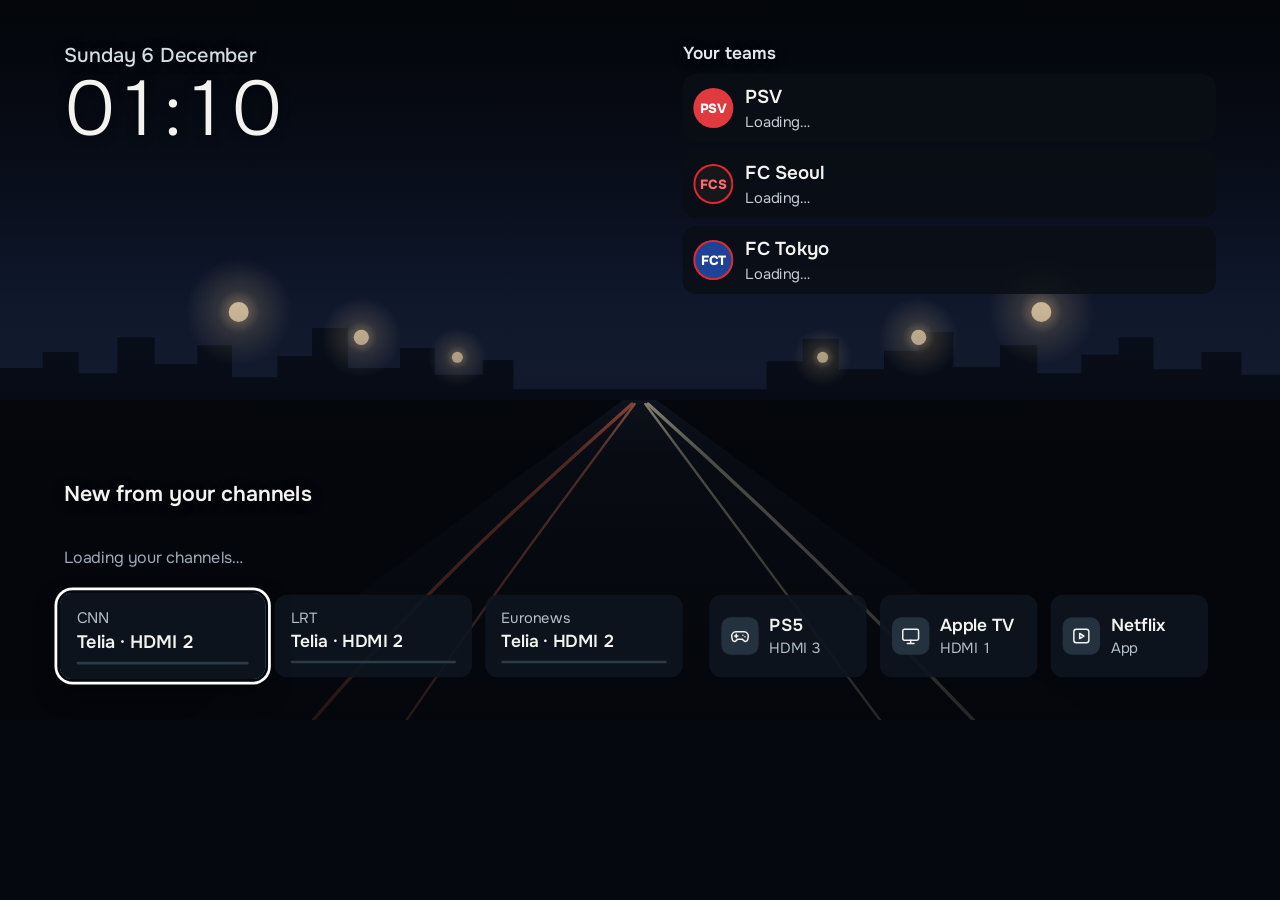
==== app/index.html @ b42ef942 "Add TV Home: home screen, feed builder and Samsung TV wrapper - app/: the home screen (clock, Vilniu" ====
<!doctype html>
<html lang="en">
<head>
<meta charset="utf-8">
<meta name="viewport" content="width=1920, initial-scale=1">
<title>Home</title>
<link rel="preconnect" href="https://fonts.googleapis.com">
<link rel="preconnect" href="https://fonts.gstatic.com" crossorigin>
<link rel="stylesheet" href="https://fonts.googleapis.com/css2?family=Onest:wght@300;400;500;600;700;800&amp;display=swap">
<link rel="stylesheet" href="css/app.css">
</head>
<body>
<div id="stage" class="stage mode-home">

  <div class="bg" aria-hidden="true">
    <svg class="bg-fallback" viewBox="0 0 1920 1080" width="1920" height="1080">
      <defs>
        <linearGradient id="bg-sky" x1="0" y1="0" x2="0" y2="1"><stop offset="0" stop-color="#04070D"/><stop offset="0.7" stop-color="#101930"/><stop offset="1" stop-color="#1D2946"/></linearGradient>
        <linearGradient id="bg-road" x1="0" y1="0" x2="0" y2="1"><stop offset="0" stop-color="#161D2D"/><stop offset="1" stop-color="#0A0E17"/></linearGradient>
        <radialGradient id="bg-lamp"><stop offset="0" stop-color="#FFD9A0" stop-opacity="0.6"/><stop offset="0.4" stop-color="#FFD9A0" stop-opacity="0.18"/><stop offset="1" stop-color="#FFD9A0" stop-opacity="0"/></radialGradient>
      </defs>
      <rect width="1920" height="600" fill="url(#bg-sky)"/>
      <path d="M0 600 V552 H64 V528 H118 V560 H176 V506 H232 V546 H296 V518 H348 V566 H416 V534 H468 V492 H522 V552 H600 V522 H652 V562 H724 V540 H770 V584 H1150 V542 H1204 V508 H1258 V554 H1326 V526 H1378 V498 H1430 V550 H1500 V518 H1556 V560 H1622 V532 H1678 V506 H1730 V554 H1802 V528 H1862 V562 H1920 V600 Z" fill="#0A1120"/>
      <rect y="600" width="1920" height="480" fill="#06090F"/>
      <path d="M935 600 H985 L1640 1080 H280 Z" fill="url(#bg-road)"/>
      <g fill="none" stroke-linecap="round">
        <path d="M470 1080 C640 880 820 720 948 606" stroke="#FF7A5C" stroke-width="5"/>
        <path d="M610 1080 C740 890 860 730 952 606" stroke="#FF8D72" stroke-width="3.5"/>
        <path d="M1460 1080 C1270 880 1100 720 972 606" stroke="#FFF4DA" stroke-width="5"/>
        <path d="M1320 1080 C1180 890 1060 730 968 606" stroke="#FFF1CF" stroke-width="3.5"/>
      </g>
      <g fill="url(#bg-lamp)"><circle cx="358" cy="468" r="80"/><circle cx="542" cy="506" r="60"/><circle cx="686" cy="536" r="44"/><circle cx="1562" cy="468" r="80"/><circle cx="1378" cy="506" r="60"/><circle cx="1234" cy="536" r="44"/></g>
      <g fill="#FFE6BC"><circle cx="358" cy="468" r="15"/><circle cx="542" cy="506" r="11.4"/><circle cx="686" cy="536" r="8.3"/><circle cx="1562" cy="468" r="15"/><circle cx="1378" cy="506" r="11.4"/><circle cx="1234" cy="536" r="8.3"/></g>
    </svg>
    <div id="player-host" class="player-host"><div id="player"></div></div>
    <div id="live-host" class="live-host" hidden></div>
    <div class="shade shade-top"></div>
    <div class="shade shade-bottom"></div>
  </div>

  <main class="ui">
    <div class="top">
      <header class="clock-block">
        <p id="date" class="date"></p>
        <p id="time" class="time"></p>
        <div id="weather" class="weather" hidden>
          <span id="weather-icon" class="weather-icon" aria-hidden="true"></span>
          <span id="weather-temp" class="weather-temp"></span>
          <span class="weather-text">
            <span id="weather-main" class="weather-main"></span>
            <span id="weather-sub" class="weather-sub"></span>
          </span>
        </div>
      </header>

      <section id="teams" class="teams" aria-labelledby="teams-heading">
        <h2 id="teams-heading" class="teams-heading">Your teams</h2>
        <ul id="team-list" class="team-list" data-row="teams"></ul>
      </section>

      <section id="live-chip" class="live-chips" aria-label="Live now" hidden></section>
    </div>

    <section id="videos" class="videos" aria-labelledby="videos-heading">
      <div class="videos-head">
        <h2 id="videos-heading">New from your channels</h2>
        <span id="new-count" class="pill" hidden></span>
      </div>
      <div class="video-viewport">
        <ul id="video-list" class="video-list" data-row="videos"></ul>
      </div>
    </section>

    <nav id="dock" class="dock" aria-label="TV channels and inputs" data-row="dock">
      <ul id="tv-list" class="tile-list"></ul>
      <ul id="input-list" class="tile-list"></ul>
    </nav>
  </main>

  <div id="caption" class="caption" hidden>
    <span id="caption-badge" class="caption-badge" aria-hidden="true"></span>
    <span class="caption-text">
      <span id="caption-channel" class="caption-channel"></span>
      <span id="caption-title" class="caption-title"></span>
    </span>
    <span class="caption-divider" aria-hidden="true"></span>
    <span id="caption-sound" class="caption-sound"></span>
  </div>

  <div id="osd" class="osd" hidden>
    <div class="osd-text">
      <p id="osd-channel" class="osd-channel"></p>
      <p id="osd-title" class="osd-title"></p>
    </div>
    <div class="osd-bar"><span id="osd-progress"></span></div>
    <div class="osd-meta">
      <span id="osd-time"></span>
      <span id="osd-hint" class="osd-hint"></span>
    </div>
  </div>

  <div id="toast" class="toast" role="status" aria-live="polite" hidden></div>
</div>
<script type="module" src="js/main.js"></script>
</body>
</html>
---- app/css/app.css ----
:root {
  --accent: #F2B33D;
  --fg: #F4F2EE;
  --muted: #C5CDD8;
  --dim: #9FAABA;
  --card: rgba(10, 14, 22, 0.86);
  --tile: rgba(14, 20, 30, 0.9);
  --ring: 0 0 0 4px #05080F, 0 0 0 8px #FFFFFF;
}

* { box-sizing: border-box; }
html, body { margin: 0; width: 100%; height: 100%; overflow: hidden; background: #05080F; }
body {
  font-family: 'Onest', 'Segoe UI', system-ui, sans-serif;
  color: var(--fg);
  font-variant-numeric: tabular-nums;
  -webkit-font-smoothing: antialiased;
}
button { font: inherit; color: inherit; border: 0; padding: 0; margin: 0; background: none; text-align: left; cursor: pointer; }
button:focus { outline: none; }
p { margin: 0; }
[hidden] { display: none !important; }
.sr { position: absolute; width: 1px; height: 1px; overflow: hidden; clip-path: inset(50%); white-space: nowrap; }

/* Stage: a fixed 1920x1080 canvas, scaled to the window when it isn't a TV. */
.stage { position: absolute; left: 0; top: 0; width: 1920px; height: 1080px; overflow: hidden; transform-origin: 0 0; background: #05080F; }

/* Background video */
.bg { position: absolute; inset: 0; }
.bg-fallback { position: absolute; left: 0; top: 0; display: block; }
.player-host { position: absolute; inset: 0; opacity: 0; transition: opacity 0.8s ease; }
.player-host.is-playing { opacity: 1; }
.player-host iframe, .live-host iframe { position: absolute; left: 0; top: 0; width: 1920px; height: 1080px; border: 0; pointer-events: none; }
.live-host { position: absolute; inset: 0; background: #000; }
.shade { position: absolute; left: 0; width: 1920px; transition: opacity 0.6s ease; }
.shade-top { top: 0; height: 560px; background: linear-gradient(180deg, rgba(3, 5, 9, 0.62) 0%, rgba(3, 5, 9, 0.3) 55%, rgba(3, 5, 9, 0) 100%); }
.shade-bottom { top: 420px; height: 660px; background: linear-gradient(180deg, rgba(3, 5, 9, 0) 0%, rgba(3, 5, 9, 0.7) 40%, rgba(3, 5, 9, 0.86) 100%); }

/* Layout. The top area and the two bottom rows are placed separately, so a taller teams
   column (a live match) never pushes the videos or the dock around. */
.ui { position: absolute; inset: 0; }
.top { position: absolute; left: 96px; right: 96px; top: 64px; display: flex; justify-content: space-between; align-items: flex-start; }
.clip { min-width: 0; overflow: hidden; text-overflow: ellipsis; white-space: nowrap; }
.keep { flex: none; white-space: nowrap; }

/* Clock and weather */
.clock-block { display: flex; flex-direction: column; gap: 8px; text-shadow: 0 2px 16px rgba(0, 0, 0, 0.55); }
.date { font-size: 30px; font-weight: 500; color: #D3DBE4; }
.time { font-size: 116px; font-weight: 300; line-height: 0.92; letter-spacing: -3.5px; }
.weather { display: flex; align-items: center; gap: 16px; margin-top: 16px; }
.weather-icon svg { display: block; width: 46px; height: 46px; }
.weather-temp { font-size: 46px; font-weight: 500; line-height: 1; }
.weather-text { display: flex; flex-direction: column; gap: 2px; }
.weather-main { font-size: 24px; font-weight: 600; }
.weather-sub { font-size: 22px; color: var(--muted); }

/* Teams */
.teams { width: 800px; display: flex; flex-direction: column; gap: 14px; }
.teams-heading { margin: 0; font-size: 26px; font-weight: 600; color: #E3E8EE; text-shadow: 0 2px 16px rgba(0, 0, 0, 0.55); }
.team-list { list-style: none; margin: 0; padding: 0; display: flex; flex-direction: column; gap: 12px; }
.team { width: 800px; padding: 16px 22px 16px 16px; border-radius: 20px; background: var(--card); display: flex; align-items: center; gap: 18px; }
.badge { flex: none; width: 60px; height: 60px; border-radius: 999px; display: flex; align-items: center; justify-content: center; font-size: 20px; font-weight: 800; }
.team-grid { flex: 1; min-width: 0; display: grid; grid-template-columns: auto minmax(0, 1fr); column-gap: 20px; row-gap: 6px; align-items: center; }
.team-name { font-size: 28px; font-weight: 600; white-space: nowrap; }
.team-result { min-width: 0; display: flex; align-items: center; justify-content: flex-end; gap: 10px; white-space: nowrap; }
.result-letter { flex: none; width: 34px; height: 34px; border-radius: 8px; display: flex; align-items: center; justify-content: center; font-size: 22px; font-weight: 800; }
.result-W { background: #5FD49A; color: #06261A; }
.result-D { background: #AEB8C6; color: #141A22; }
.result-L { background: #F59191; color: #2B0909; }
.team-score { font-size: 28px; font-weight: 600; }
.team-where { min-width: 0; display: flex; font-size: 22px; color: var(--muted); }
.team-standing { font-size: 22px; color: var(--muted); white-space: nowrap; }
.team-next { min-width: 0; display: flex; justify-content: flex-end; font-size: 22px; color: var(--dim); }
.team-empty { font-size: 22px; color: var(--dim); }

.team.is-live { align-items: flex-start; padding: 14px 20px 14px 16px; background: rgba(10, 14, 22, 0.92); }
.live-col { flex: 1; min-width: 0; display: flex; flex-direction: column; gap: 8px; }
.live-row { display: flex; align-items: center; justify-content: space-between; gap: 16px; }
.live-row:first-child { min-height: 60px; }
.live-left { flex: none; display: flex; align-items: center; gap: 14px; }
.live-pill { flex: none; display: flex; align-items: center; gap: 8px; padding: 4px 14px 4px 12px; border-radius: 999px; background: #C62A2F; color: #FFFFFF; font-size: 22px; font-weight: 700; white-space: nowrap; }
.live-pill::before { content: ''; flex: none; width: 10px; height: 10px; border-radius: 999px; background: #FFFFFF; }
.live-score { min-width: 0; display: flex; align-items: baseline; gap: 12px; white-space: nowrap; }
.live-score-big { flex: none; font-size: 38px; font-weight: 700; line-height: 1; }
.live-score-opp { font-size: 24px; color: var(--muted); }
.btn-watch { flex: none; height: 56px; padding: 0 26px 0 22px; border-radius: 16px; background: #F4F7FB; color: #0B0E14; display: flex; align-items: center; gap: 12px; font-size: 24px; font-weight: 600; white-space: nowrap; transform-origin: 100% 50%; transition: transform 0.15s ease, box-shadow 0.15s ease; }
.btn-watch svg { width: 24px; height: 24px; }
.btn-watch.is-focused { transform: scale(1.04); box-shadow: 0 0 0 4px #0A0E16, 0 0 0 8px #FFFFFF, 0 16px 36px rgba(0, 0, 0, 0.5); }

/* Live chips, shown only in idle mode (one per match that's on) */
.live-chips { position: absolute; right: 0; top: 0; display: flex; flex-direction: column; align-items: flex-end; gap: 12px; }
.live-chip { max-width: 1100px; display: flex; align-items: center; gap: 18px; padding: 18px 28px 18px 18px; border-radius: 22px; background: rgba(10, 14, 22, 0.88); }
.live-chip .badge { width: 64px; height: 64px; font-size: 21px; }
.live-chip-col { min-width: 0; display: flex; flex-direction: column; gap: 10px; }
.live-chip-score { min-width: 0; display: flex; align-items: baseline; gap: 16px; white-space: nowrap; }
.live-chip-team { font-size: 30px; font-weight: 600; }
.live-chip-big { font-size: 40px; font-weight: 700; line-height: 1; }
.live-chip-opp { font-size: 30px; font-weight: 500; color: #D7DDE6; }
.live-chip-meta { display: flex; align-items: center; gap: 12px; white-space: nowrap; }
.live-chip-league { font-size: 22px; color: var(--muted); }

/* Videos */
/* Bottom-anchored: 64px safe area + 124px dock + 40px gap. The 60px gap above the row is
   where a focused card grows into (taller title, slight zoom), so nothing moves on focus. */
.videos { position: absolute; left: 96px; bottom: 228px; display: flex; flex-direction: column; gap: 60px; }
.videos-head { display: flex; align-items: center; gap: 16px; }
.videos-head h2 { margin: 0; font-size: 32px; font-weight: 600; text-shadow: 0 2px 16px rgba(0, 0, 0, 0.55); }
.pill { padding: 5px 14px; border-radius: 999px; background: var(--accent); color: #1A1206; font-size: 22px; font-weight: 700; }
.video-viewport { width: 1824px; }
.video-list { list-style: none; margin: 0; padding: 0; display: flex; align-items: flex-end; gap: 28px; transition: transform 0.3s ease; }
.video-list > li { flex: none; position: relative; width: 300px; height: 261px; }
.video-list > li.videos-empty { width: auto; height: auto; }
.vcard { position: absolute; left: 0; bottom: 0; width: 300px; display: flex; flex-direction: column; border-radius: 16px; overflow: hidden; background: rgba(10, 14, 22, 0.9); transform-origin: 50% 100%; transition: transform 0.15s ease, box-shadow 0.15s ease; }
.vcard.is-focused { transform: scale(1.05); box-shadow: var(--ring), 0 22px 44px rgba(0, 0, 0, 0.55); }
.vthumb { position: relative; display: block; width: 300px; height: 169px; background: #1A2230; overflow: hidden; }
.vthumb img { display: block; width: 100%; height: 100%; object-fit: cover; }
.vthumb-fallback { position: absolute; inset: 0; display: flex; align-items: center; justify-content: center; font-size: 40px; font-weight: 700; color: rgba(255, 255, 255, 0.7); }
.vdur { position: absolute; right: 10px; bottom: 10px; padding: 2px 10px; border-radius: 8px; background: #0B0F14; font-size: 22px; font-weight: 600; }
.vbody { display: flex; flex-direction: column; gap: 4px; padding: 14px 16px 16px; }
.vtitle { font-size: 24px; font-weight: 500; line-height: 30px; color: #DCE3EA; white-space: nowrap; overflow: hidden; text-overflow: ellipsis; }
.vcard.is-focused .vtitle { font-weight: 600; color: #FFFFFF; white-space: normal; display: -webkit-box; -webkit-line-clamp: 2; -webkit-box-orient: vertical; }
.vmeta { display: flex; gap: 6px; font-size: 22px; line-height: 28px; color: #B4C0CC; white-space: nowrap; }
.vchan { min-width: 0; overflow: hidden; text-overflow: ellipsis; }
.vage { flex: none; }
.videos-empty { font-size: 24px; color: var(--dim); }

/* Dock */
.dock { position: absolute; left: 96px; bottom: 64px; display: flex; gap: 40px; }
.tile-list { list-style: none; margin: 0; padding: 0; display: flex; gap: 20px; }
.tile { height: 124px; border-radius: 18px; background: var(--tile); display: flex; align-items: center; gap: 16px; transition: transform 0.15s ease, box-shadow 0.15s ease; }
.tile.is-focused { transform: scale(1.04); box-shadow: var(--ring), 0 16px 36px rgba(0, 0, 0, 0.5); }
.tile-tv { width: 296px; padding: 0 24px; }
.tile-input { width: 236px; padding: 0 20px 0 18px; }
.tile-col { flex: 1; min-width: 0; display: flex; flex-direction: column; gap: 4px; }
.tile-label { font-size: 22px; color: #B4C0CC; white-space: nowrap; overflow: hidden; text-overflow: ellipsis; }
.tile-title { font-size: 26px; font-weight: 600; white-space: nowrap; overflow: hidden; text-overflow: ellipsis; }
.tile-progress { display: block; height: 4px; margin-top: 8px; border-radius: 2px; background: #2C3B4A; }
.tile-progress > span { display: block; height: 4px; border-radius: 2px; background: var(--accent); }
.tile-icon { flex: none; width: 56px; height: 56px; border-radius: 14px; background: #24323F; display: flex; align-items: center; justify-content: center; }
.tile-icon svg { width: 30px; height: 30px; }

/* Idle caption */
.caption { position: absolute; left: 96px; bottom: 64px; max-width: 1100px; display: flex; align-items: center; gap: 20px; padding: 18px 28px 18px 18px; border-radius: 22px; background: rgba(8, 12, 20, 0.86); }
.caption-badge { flex: none; width: 64px; height: 64px; border-radius: 999px; background: #6E5BD6; color: #FFFFFF; display: flex; align-items: center; justify-content: center; font-size: 24px; font-weight: 700; }
.caption-text { min-width: 0; display: flex; flex-direction: column; gap: 4px; }
.caption-channel { font-size: 24px; font-weight: 600; }
.caption-title { font-size: 22px; color: #C3CAD6; white-space: nowrap; overflow: hidden; text-overflow: ellipsis; }
.caption-divider { flex: none; width: 2px; height: 52px; background: #2A3242; }
.caption-sound { flex: none; display: flex; align-items: center; gap: 10px; font-size: 22px; color: #C3CAD6; white-space: nowrap; }
.caption-sound svg { width: 26px; height: 26px; }

/* Player overlay while watching */
.osd { position: absolute; left: 96px; right: 96px; bottom: 64px; padding: 28px 32px; border-radius: 24px; background: rgba(8, 12, 20, 0.88); display: flex; flex-direction: column; gap: 16px; transition: opacity 0.3s ease; }
.osd-channel { font-size: 22px; color: var(--muted); }
.osd-title { font-size: 34px; font-weight: 600; white-space: nowrap; overflow: hidden; text-overflow: ellipsis; }
.osd-bar { height: 6px; border-radius: 3px; background: #2C3B4A; }
.osd-bar > span { display: block; height: 6px; width: 0; border-radius: 3px; background: var(--accent); }
.osd-meta { display: flex; justify-content: space-between; font-size: 22px; color: var(--muted); }

/* Toast: in the free band under the weather, clear of the teams and the video row. */
.toast { position: absolute; left: 96px; top: 344px; max-width: 860px; padding: 16px 28px; border-radius: 999px; background: rgba(8, 12, 20, 0.94); font-size: 24px; font-weight: 600; white-space: nowrap; overflow: hidden; text-overflow: ellipsis; box-shadow: 0 12px 32px rgba(0, 0, 0, 0.5); }

/* Modes. What a mode hides fades out and then becomes hidden, so it can't be clicked
   or read out; what it shows becomes visible straight away and fades in. */
.ui, .teams, .videos, .dock, .live-chips, .caption { transition: opacity 0.6s ease, visibility 0s linear 0s; }
.live-chips, .caption { opacity: 0; visibility: hidden; transition: opacity 0.6s ease, visibility 0s linear 0.6s; }
.mode-idle .teams, .mode-idle .videos, .mode-idle .dock { opacity: 0; visibility: hidden; transition: opacity 0.6s ease, visibility 0s linear 0.6s; }
.mode-idle .shade-bottom { opacity: 0; }
.mode-idle .live-chips, .mode-idle .caption { opacity: 1; visibility: visible; transition: opacity 0.6s ease, visibility 0s linear 0s; }
.mode-watch .ui { opacity: 0; visibility: hidden; transition: opacity 0.6s ease, visibility 0s linear 0.6s; }
.mode-watch .shade { opacity: 0; }
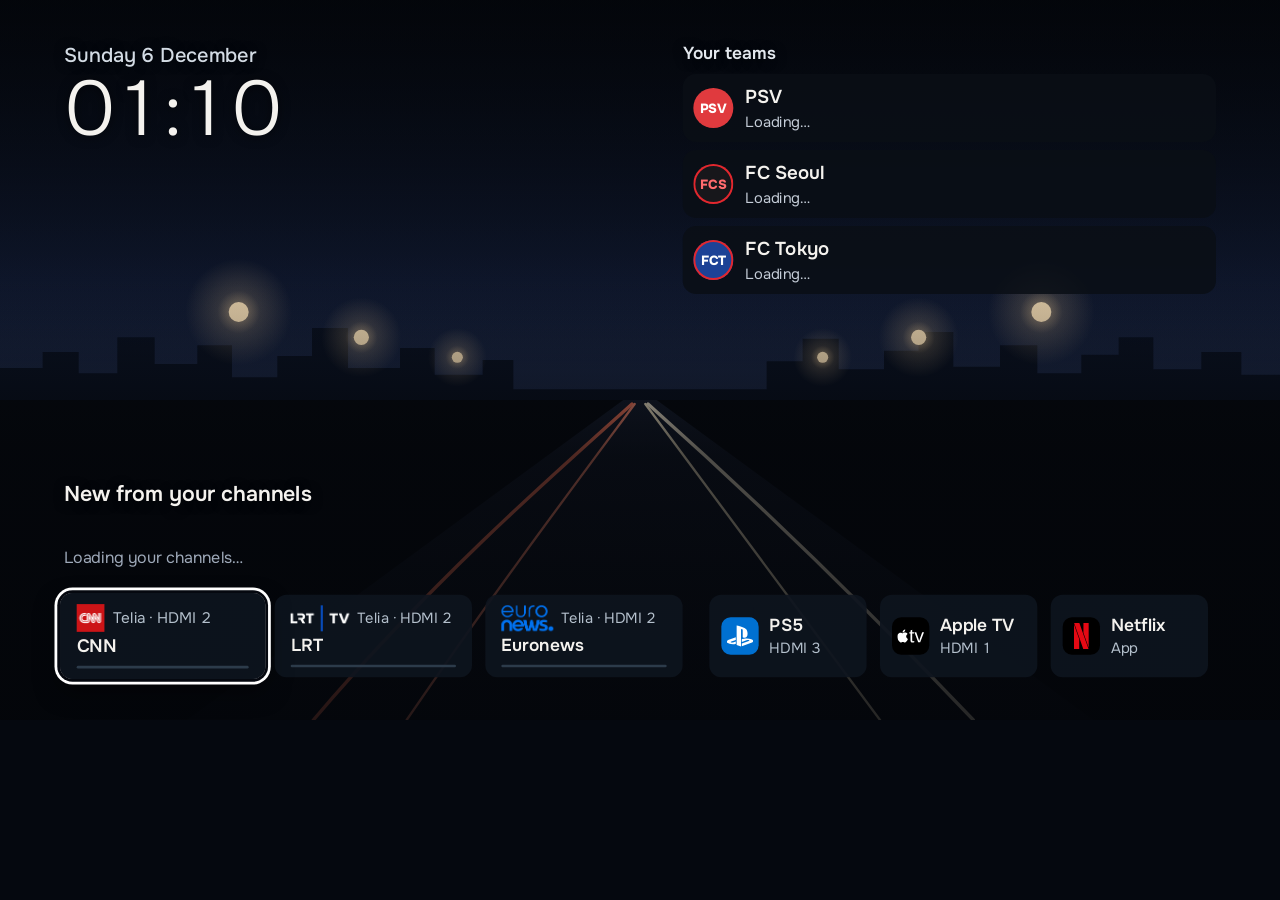
==== commit 429a5959: "Add channel, club and input logos; drop the screensaver caption - Club crests from ESPN (PSV, FC Tok" ====
--- a/app/index.html
+++ b/app/index.html
@@ -77,16 +77,6 @@
     </nav>
   </main>
 
-  <div id="caption" class="caption" hidden>
-    <span id="caption-badge" class="caption-badge" aria-hidden="true"></span>
-    <span class="caption-text">
-      <span id="caption-channel" class="caption-channel"></span>
-      <span id="caption-title" class="caption-title"></span>
-    </span>
-    <span class="caption-divider" aria-hidden="true"></span>
-    <span id="caption-sound" class="caption-sound"></span>
-  </div>
-
   <div id="osd" class="osd" hidden>
     <div class="osd-text">
       <p id="osd-channel" class="osd-channel"></p>
--- a/app/css/app.css
+++ b/app/css/app.css
@@ -136,18 +136,15 @@
 .tile-title { font-size: 26px; font-weight: 600; white-space: nowrap; overflow: hidden; text-overflow: ellipsis; }
 .tile-progress { display: block; height: 4px; margin-top: 8px; border-radius: 2px; background: #2C3B4A; }
 .tile-progress > span { display: block; height: 4px; border-radius: 2px; background: var(--accent); }
-.tile-icon { flex: none; width: 56px; height: 56px; border-radius: 14px; background: #24323F; display: flex; align-items: center; justify-content: center; }
-.tile-icon svg { width: 30px; height: 30px; }
+.tile-icon { flex: none; width: 56px; height: 56px; border-radius: 14px; background: #24323F; display: flex; align-items: center; justify-content: center; overflow: hidden; }
+.tile-icon svg { display: block; width: 30px; height: 30px; }
+.tile-icon-logo { display: block; width: 40px; height: 40px; object-fit: contain; }
 
-/* Idle caption */
-.caption { position: absolute; left: 96px; bottom: 64px; max-width: 1100px; display: flex; align-items: center; gap: 20px; padding: 18px 28px 18px 18px; border-radius: 22px; background: rgba(8, 12, 20, 0.86); }
-.caption-badge { flex: none; width: 64px; height: 64px; border-radius: 999px; background: #6E5BD6; color: #FFFFFF; display: flex; align-items: center; justify-content: center; font-size: 24px; font-weight: 700; }
-.caption-text { min-width: 0; display: flex; flex-direction: column; gap: 4px; }
-.caption-channel { font-size: 24px; font-weight: 600; }
-.caption-title { font-size: 22px; color: #C3CAD6; white-space: nowrap; overflow: hidden; text-overflow: ellipsis; }
-.caption-divider { flex: none; width: 2px; height: 52px; background: #2A3242; }
-.caption-sound { flex: none; display: flex; align-items: center; gap: 10px; font-size: 22px; color: #C3CAD6; white-space: nowrap; }
-.caption-sound svg { width: 26px; height: 26px; }
+/* Logos: club crests in place of the initials, channel logos at the top of the TV tiles */
+.badge-crest { object-fit: contain; border-radius: 0; }
+.tile-head { display: flex; align-items: center; gap: 12px; min-width: 0; height: 40px; }
+.tile-logo { flex: none; display: block; height: 40px; width: auto; max-width: 104px; object-fit: contain; }
+.tile-name { flex: none; font-size: 22px; font-weight: 600; color: #E3E8EE; }
 
 /* Player overlay while watching */
 .osd { position: absolute; left: 96px; right: 96px; bottom: 64px; padding: 28px 32px; border-radius: 24px; background: rgba(8, 12, 20, 0.88); display: flex; flex-direction: column; gap: 16px; transition: opacity 0.3s ease; }
@@ -162,10 +159,10 @@
 
 /* Modes. What a mode hides fades out and then becomes hidden, so it can't be clicked
    or read out; what it shows becomes visible straight away and fades in. */
-.ui, .teams, .videos, .dock, .live-chips, .caption { transition: opacity 0.6s ease, visibility 0s linear 0s; }
-.live-chips, .caption { opacity: 0; visibility: hidden; transition: opacity 0.6s ease, visibility 0s linear 0.6s; }
+.ui, .teams, .videos, .dock, .live-chips { transition: opacity 0.6s ease, visibility 0s linear 0s; }
+.live-chips { opacity: 0; visibility: hidden; transition: opacity 0.6s ease, visibility 0s linear 0.6s; }
 .mode-idle .teams, .mode-idle .videos, .mode-idle .dock { opacity: 0; visibility: hidden; transition: opacity 0.6s ease, visibility 0s linear 0.6s; }
 .mode-idle .shade-bottom { opacity: 0; }
-.mode-idle .live-chips, .mode-idle .caption { opacity: 1; visibility: visible; transition: opacity 0.6s ease, visibility 0s linear 0s; }
+.mode-idle .live-chips { opacity: 1; visibility: visible; transition: opacity 0.6s ease, visibility 0s linear 0s; }
 .mode-watch .ui { opacity: 0; visibility: hidden; transition: opacity 0.6s ease, visibility 0s linear 0.6s; }
 .mode-watch .shade { opacity: 0; }
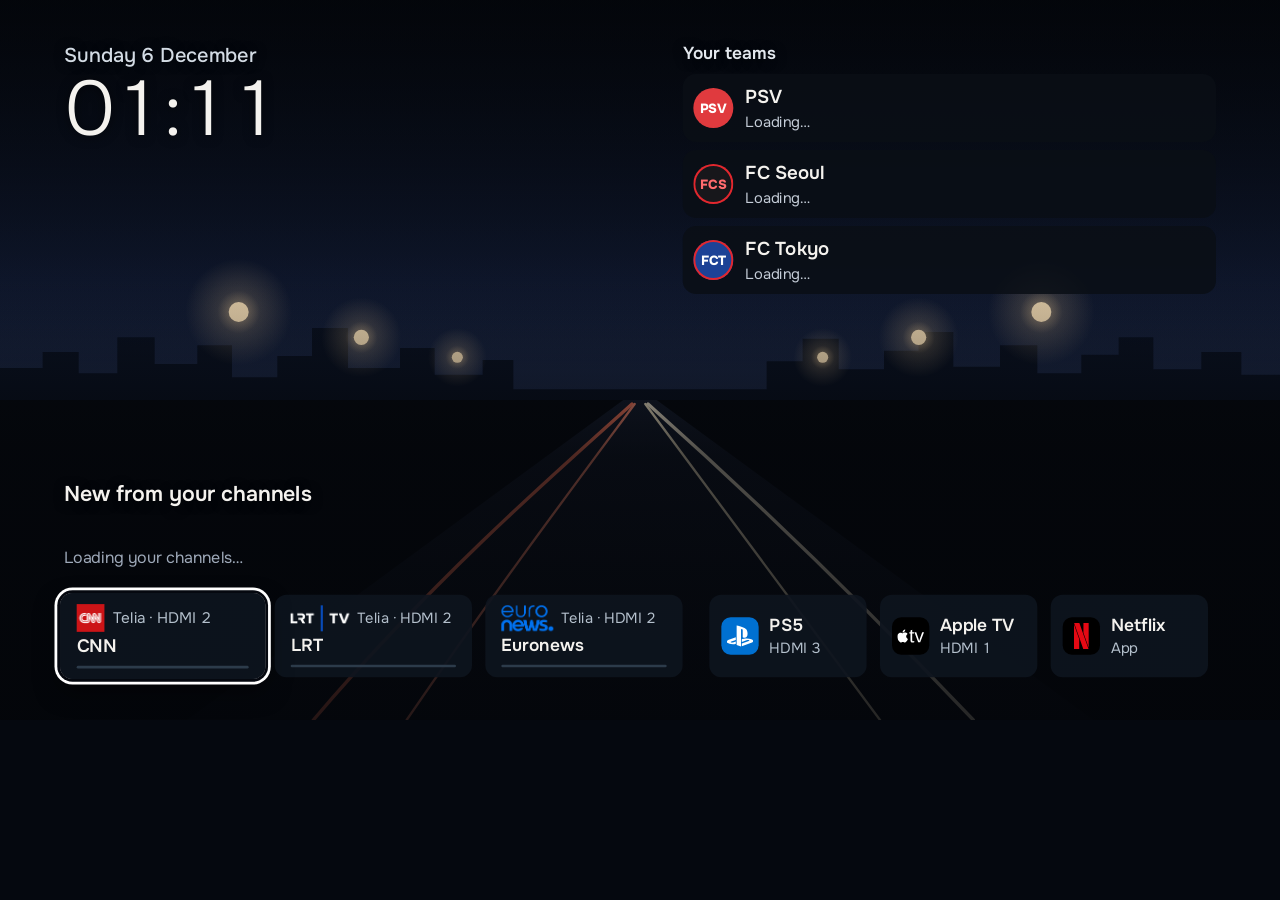
==== commit e44ab7d9: "Fill the TV screen: re-measure the stage after launch On the TV the framed page measured its window " ====
--- a/app/index.html
+++ b/app/index.html
@@ -91,6 +91,6 @@
 
   <div id="toast" class="toast" role="status" aria-live="polite" hidden></div>
 </div>
-<script type="module" src="js/main.js"></script>
+<script type="module" src="js/main.js?v=2"></script>
 </body>
 </html>
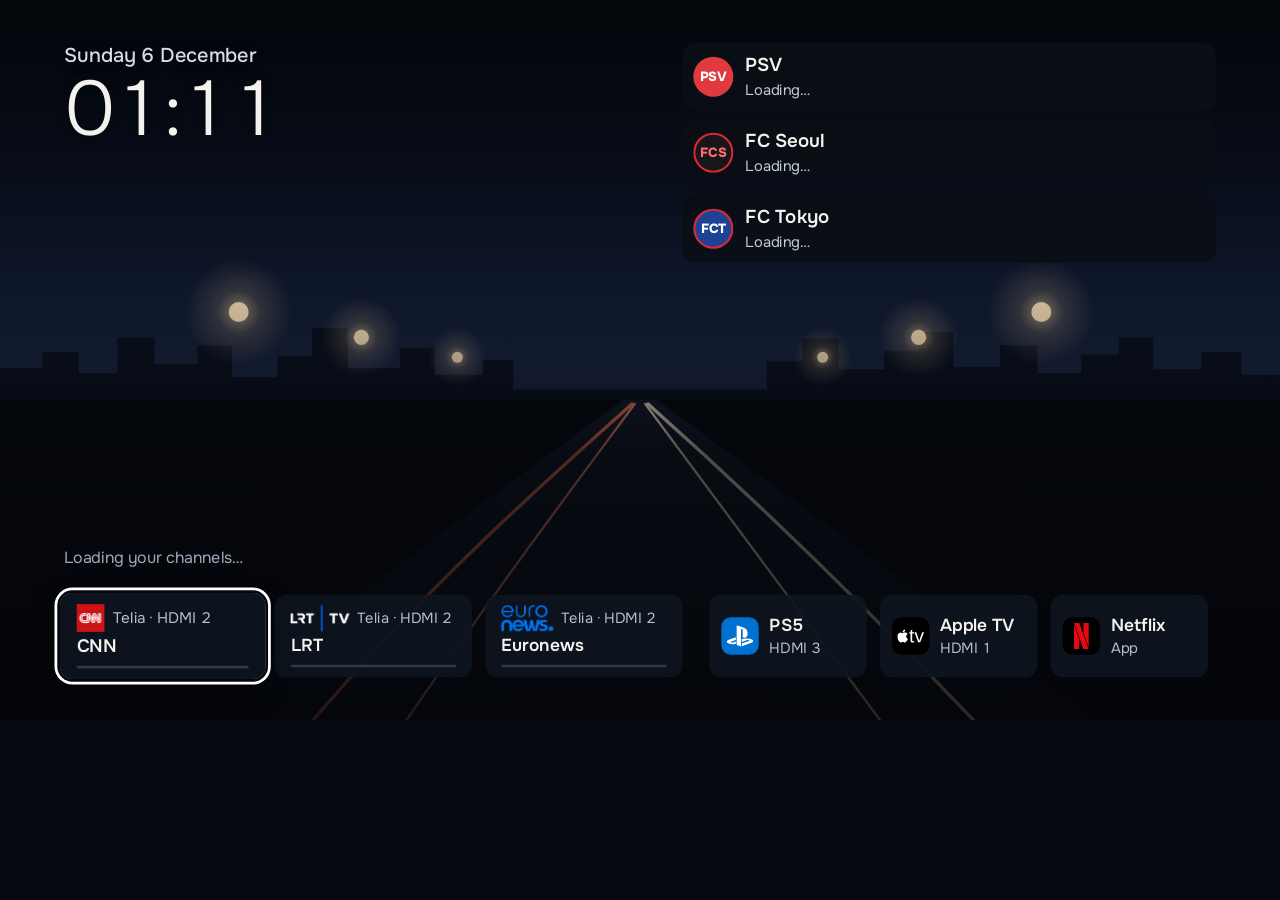
==== commit 83edb38b: "Open videos in the YouTube app, hide watched ones, idle after 30 s - Videos (and J.LEAGUE streams) o" ====
--- a/app/index.html
+++ b/app/index.html
@@ -53,19 +53,14 @@
         </div>
       </header>
 
-      <section id="teams" class="teams" aria-labelledby="teams-heading">
-        <h2 id="teams-heading" class="teams-heading">Your teams</h2>
+      <section id="teams" class="teams" aria-label="Your teams">
         <ul id="team-list" class="team-list" data-row="teams"></ul>
       </section>
 
       <section id="live-chip" class="live-chips" aria-label="Live now" hidden></section>
     </div>
 
-    <section id="videos" class="videos" aria-labelledby="videos-heading">
-      <div class="videos-head">
-        <h2 id="videos-heading">New from your channels</h2>
-        <span id="new-count" class="pill" hidden></span>
-      </div>
+    <section id="videos" class="videos" aria-label="New from your channels">
       <div class="video-viewport">
         <ul id="video-list" class="video-list" data-row="videos"></ul>
       </div>
@@ -91,6 +86,6 @@
 
   <div id="toast" class="toast" role="status" aria-live="polite" hidden></div>
 </div>
-<script type="module" src="js/main.js?v=2"></script>
+<script type="module" src="js/main.js?v=4"></script>
 </body>
 </html>
--- a/app/css/app.css
+++ b/app/css/app.css
@@ -55,8 +55,7 @@
 .weather-sub { font-size: 22px; color: var(--muted); }
 
 /* Teams */
-.teams { width: 800px; display: flex; flex-direction: column; gap: 14px; }
-.teams-heading { margin: 0; font-size: 26px; font-weight: 600; color: #E3E8EE; text-shadow: 0 2px 16px rgba(0, 0, 0, 0.55); }
+.teams { width: 800px; }
 .team-list { list-style: none; margin: 0; padding: 0; display: flex; flex-direction: column; gap: 12px; }
 .team { width: 800px; padding: 16px 22px 16px 16px; border-radius: 20px; background: var(--card); display: flex; align-items: center; gap: 18px; }
 .badge { flex: none; width: 60px; height: 60px; border-radius: 999px; display: flex; align-items: center; justify-content: center; font-size: 20px; font-weight: 800; }
@@ -100,12 +99,10 @@
 .live-chip-league { font-size: 22px; color: var(--muted); }
 
 /* Videos */
-/* Bottom-anchored: 64px safe area + 124px dock + 40px gap. The 60px gap above the row is
-   where a focused card grows into (taller title, slight zoom), so nothing moves on focus. */
-.videos { position: absolute; left: 96px; bottom: 228px; display: flex; flex-direction: column; gap: 60px; }
-.videos-head { display: flex; align-items: center; gap: 16px; }
-.videos-head h2 { margin: 0; font-size: 32px; font-weight: 600; text-shadow: 0 2px 16px rgba(0, 0, 0, 0.55); }
-.pill { padding: 5px 14px; border-radius: 999px; background: var(--accent); color: #1A1206; font-size: 22px; font-weight: 700; }
+/* Bottom-anchored: 64px safe area + 124px dock + 40px gap. Each card sits at the bottom of a
+   fixed-height slot with room for a focused card to grow (taller title, slight zoom), so
+   nothing moves on focus. */
+.videos { position: absolute; left: 96px; bottom: 228px; }
 .video-viewport { width: 1824px; }
 .video-list { list-style: none; margin: 0; padding: 0; display: flex; align-items: flex-end; gap: 28px; transition: transform 0.3s ease; }
 .video-list > li { flex: none; position: relative; width: 300px; height: 261px; }
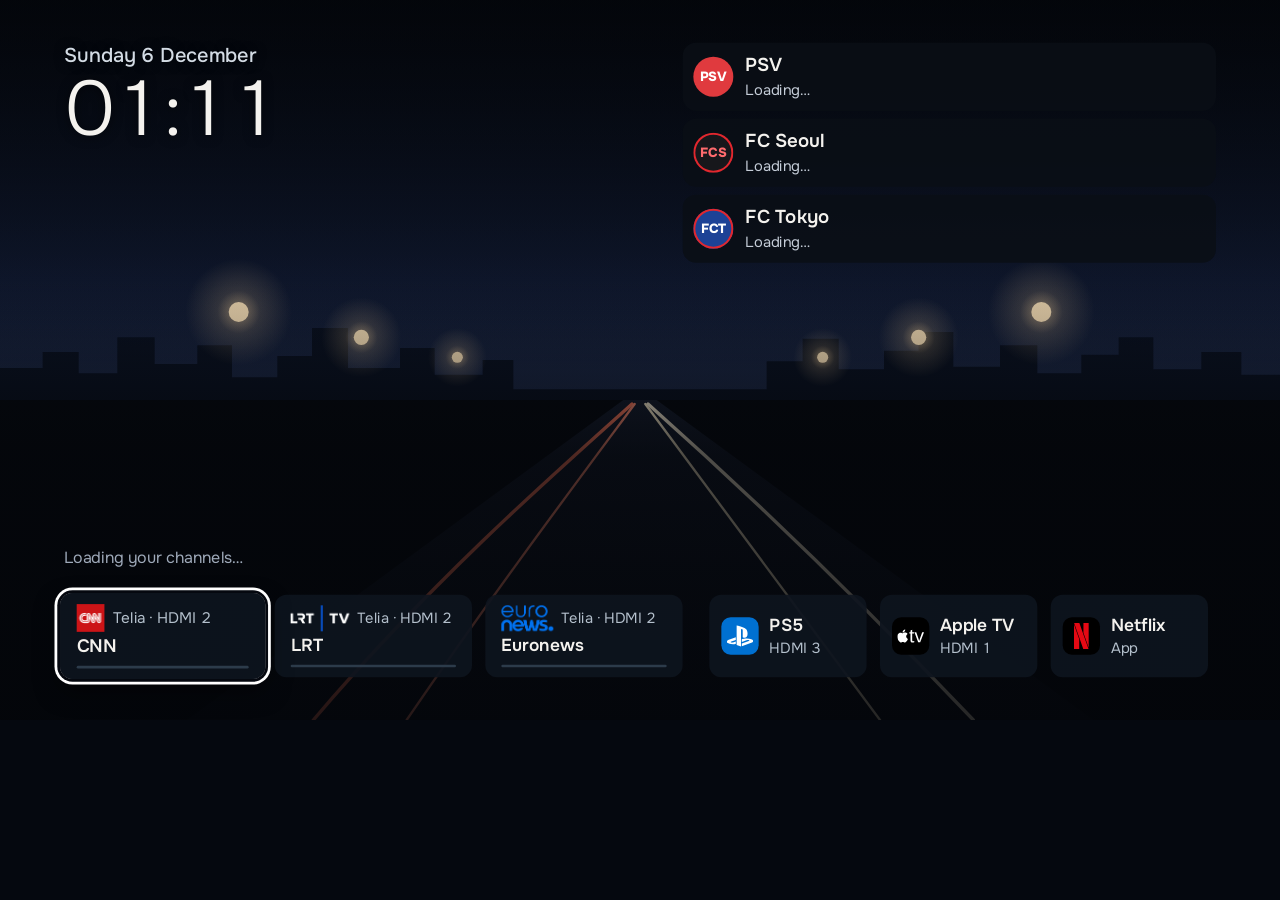
==== commit ab38c0ab: "Keep the background video playing so YouTube's paused overlay goes away A paused YouTube embed shows" ====
--- a/app/index.html
+++ b/app/index.html
@@ -86,6 +86,6 @@
 
   <div id="toast" class="toast" role="status" aria-live="polite" hidden></div>
 </div>
-<script type="module" src="js/main.js?v=4"></script>
+<script type="module" src="js/main.js?v=5"></script>
 </body>
 </html>
